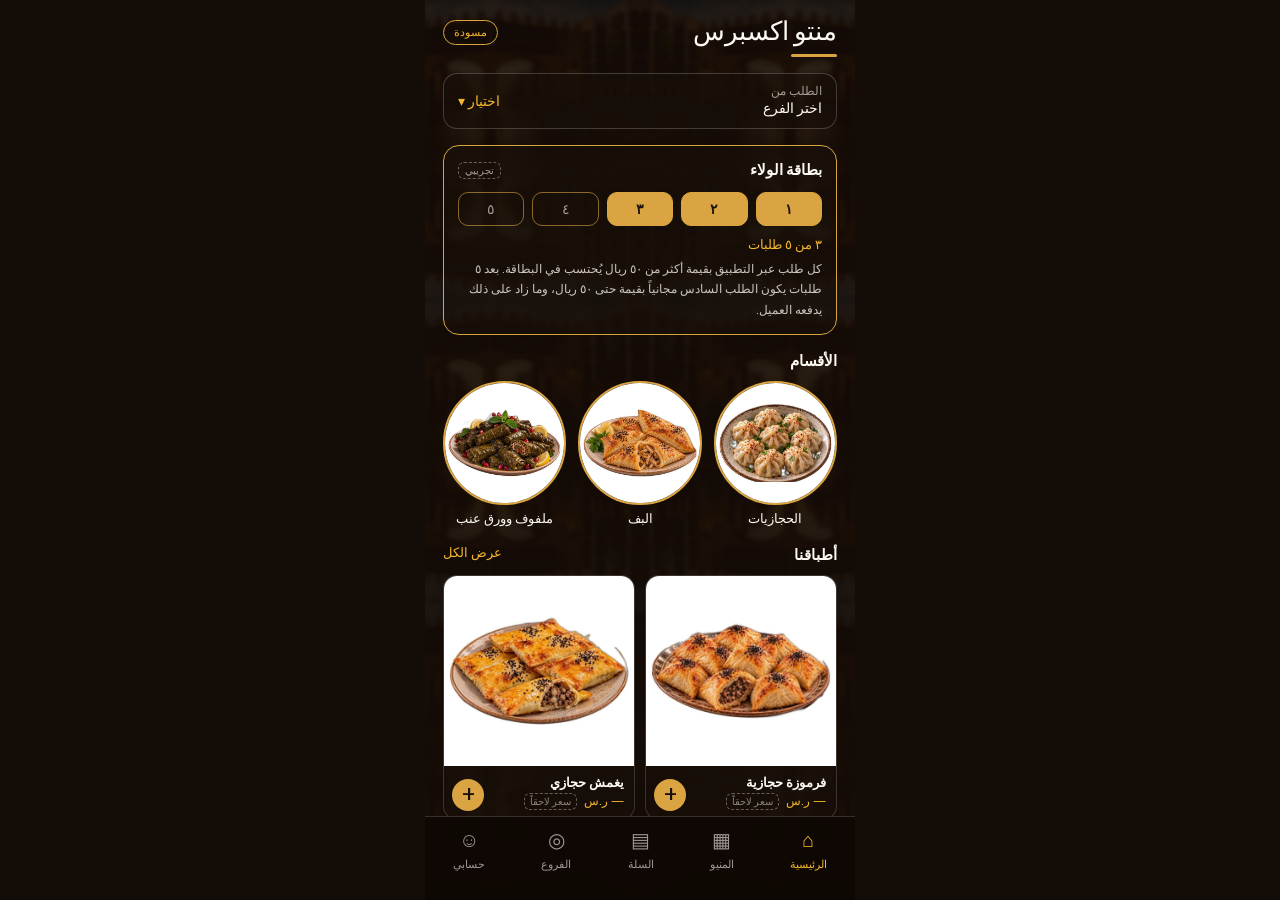
==== app/index.html @ cd9de567 "Add files via upload" ====
<!doctype html>
<html lang="ar" dir="rtl">
<head>
<meta charset="utf-8">
<meta name="viewport" content="width=device-width,initial-scale=1,viewport-fit=cover">
<meta name="robots" content="noindex,nofollow">
<title>منتو اكسبرس</title>
<meta name="theme-color" content="#140c07">
<meta name="apple-mobile-web-app-capable" content="yes">
<meta name="mobile-web-app-capable" content="yes">
<meta name="apple-mobile-web-app-title" content="منتو اكسبرس">
<meta name="apple-mobile-web-app-status-bar-style" content="black-translucent">
<link rel="apple-touch-icon" href="/app/icon-180.png">
<link rel="icon" href="/app/icon-180.png">
<link rel="manifest" href="/app/manifest.webmanifest">
<style>
@font-face{font-family:Aime;src:url(/RK4X2PXO.woff2)}
@font-face{font-family:KMR;src:url(/EDUFJISK.woff2)}
*{box-sizing:border-box;margin:0;-webkit-tap-highlight-color:transparent}
html,body{height:100%;background:#140c07}
body{font-family:KMR,"Noto Sans Arabic","Geeza Pro",sans-serif;color:#fdf9f4;display:flex;justify-content:center}
#app{position:relative;width:100%;max-width:430px;height:100dvh;overflow:hidden;background:linear-gradient(rgba(20,12,7,.86),rgba(20,12,7,.93)),url(/G4MONFL2.jpg) center/300px}
#view{position:absolute;inset:0;overflow-y:auto;padding:calc(env(safe-area-inset-top) + 16px) 18px calc(110px + env(safe-area-inset-bottom));-webkit-overflow-scrolling:touch}
.top{display:flex;justify-content:space-between;align-items:center}
.title{font-family:Aime,"Noto Sans Arabic";font-size:26px}
.badge{font-size:11px;border:1px solid #d9a441;color:#f5b72e;border-radius:99px;padding:4px 10px}
.uline{width:46px;height:3px;background:#d9a441;border-radius:2px;margin:6px 0 16px}
.gold{color:#f5b72e}
.sel{background:rgba(24,15,9,.6);border:1px solid rgba(253,249,244,.2);border-radius:14px;padding:10px 14px;display:flex;justify-content:space-between;align-items:center;font-size:14px;margin-bottom:16px;cursor:pointer}
.sel small{display:block;color:rgba(253,249,244,.6);font-size:11.5px}
.sec{display:flex;justify-content:space-between;font-size:15px;margin:4px 0 10px}
.cats{display:flex;gap:12px;margin:6px 0 18px}
.cat{flex:1;text-align:center;font-size:12.5px;cursor:pointer}
.cat img{width:100%;aspect-ratio:1;object-fit:cover;border-radius:50%;border:2px solid #d9a441;display:block;margin-bottom:6px}
.grid{display:grid;grid-template-columns:1fr 1fr;gap:10px}
.dish{position:relative;border-radius:14px;overflow:hidden;border:1px solid rgba(253,249,244,.16);background:rgba(24,15,9,.6);cursor:pointer}
.dish img{display:block;width:100%;aspect-ratio:1;object-fit:cover}
.dish b{display:block;padding:8px 10px 2px;font-size:13px;font-weight:600}
.pr{display:block;padding:0 10px 10px;font-size:12px;color:#f5b72e}
.pr em{font-style:normal;font-size:10px;color:rgba(253,249,244,.5);border:1px dashed rgba(253,249,244,.35);border-radius:6px;padding:1px 5px;margin-inline-start:4px}
.add{position:absolute;left:8px;bottom:8px;width:32px;height:32px;border:0;border-radius:50%;background:#d9a441;color:#1a100a;font-size:22px;line-height:1;font-family:inherit}
.chips{display:flex;gap:8px;margin-bottom:14px;font-size:12.5px;overflow-x:auto;scrollbar-width:none}
.chip{flex:none;padding:8px 14px;border-radius:99px;border:1px solid rgba(253,249,244,.28);background:rgba(253,249,244,.08);cursor:pointer}
.chip.a{background:#d9a441;color:#1a100a;border-color:#d9a441}
.row{position:relative;display:flex;gap:12px;align-items:center;background:rgba(24,15,9,.6);border:1px solid rgba(253,249,244,.16);border-radius:14px;padding:8px;margin-bottom:10px;cursor:pointer}
.row img{width:78px;height:78px;border-radius:10px;object-fit:cover}
.rt b{display:block;font-size:14px;font-weight:600;margin-bottom:6px}.rt .pr{padding:0}
.row .add{bottom:auto;top:50%;margin-top:-16px}
.back{position:fixed;top:calc(env(safe-area-inset-top) + 12px);right:calc(50% - min(50vw,215px) + 14px);width:38px;height:38px;border-radius:50%;border:0;background:rgba(14,8,4,.7);color:#fdf9f4;font-size:20px;z-index:5}
.hero{display:block;width:calc(100% + 36px);margin:calc(-16px - env(safe-area-inset-top)) -18px 0;height:300px;object-fit:cover}
.sheet{margin:-26px -18px 0;position:relative;background:#1a100a;border-radius:24px 24px 0 0;padding:20px 20px 10px;border-top:1px solid rgba(253,249,244,.2);min-height:60vh}
.dt{font-family:Aime,"Noto Sans Arabic";font-size:24px;margin-bottom:6px}
.sheet .pr{padding:0}
.in{background:rgba(253,249,244,.08);border:1px dashed rgba(253,249,244,.3);border-radius:12px;padding:12px;font-size:13px;color:rgba(253,249,244,.55);margin-top:14px}
.qty{display:flex;align-items:center;gap:16px;margin:18px 0;font-size:20px}
.qty button,.q button{width:36px;height:36px;border-radius:50%;border:1px solid #d9a441;background:none;color:#f5b72e;font-size:20px;font-family:inherit}
.cta{position:fixed;bottom:calc(92px + env(safe-area-inset-bottom));width:calc(min(100vw,430px) - 36px);height:52px;border-radius:14px;border:0;background:#d9a441;color:#1a100a;font-weight:700;font-size:15px;font-family:inherit;display:flex;justify-content:space-between;align-items:center;padding:0 18px;z-index:4}
.cta.wa{background:#25a244;color:#fff}
.card{background:rgba(24,15,9,.6);border:1px solid rgba(253,249,244,.2);border-radius:16px;padding:4px 14px}
.ci{display:flex;gap:10px;align-items:center;padding:10px 0;border-bottom:1px solid rgba(253,249,244,.14)}
.ci:last-child{border:0}.ci img{width:54px;height:54px;border-radius:10px;object-fit:cover}.ci div.n{flex:1;font-size:13.5px}.ci .pr{padding:0}
.q{display:flex;align-items:center;gap:10px}.q button{width:30px;height:30px;font-size:17px}
.tot{display:flex;justify-content:space-between;padding:10px 0;font-size:14px}.tot.b{font-size:16px;font-weight:700;color:#f5b72e}
.note2{font-size:11.5px;color:rgba(253,249,244,.6);margin:12px 0;text-align:center}
.br{background:rgba(24,15,9,.6);border:1.5px solid rgba(253,249,244,.2);border-radius:16px;padding:16px;margin-bottom:12px;cursor:pointer}
.br.on{border-color:#d9a441}
.br h4{font-size:16px;margin-bottom:6px;display:flex;justify-content:space-between}.br p{font-size:13px;color:rgba(253,249,244,.75);margin:3px 0}
.radio{width:20px;height:20px;border-radius:50%;border:2px solid #d9a441;display:inline-block}
.br.on .radio{background:radial-gradient(#d9a441 45%,transparent 50%)}
.empty{text-align:center;color:rgba(253,249,244,.6);padding:50px 0;font-size:14px}
.tabs{position:absolute;bottom:0;left:0;right:0;height:calc(84px + env(safe-area-inset-bottom));padding-bottom:env(safe-area-inset-bottom);background:rgba(14,8,4,.97);border-top:1px solid rgba(253,249,244,.16);display:flex;justify-content:space-around;padding-top:10px;font-size:11px;color:rgba(253,249,244,.6);z-index:6}
.tabs div{text-align:center;cursor:pointer;position:relative}.tabs u{display:block;text-decoration:none;font-size:20px;margin-bottom:3px}
.tabs .a{color:#f5b72e}
.cnt{position:absolute;top:-4px;right:-8px;min-width:18px;height:18px;border-radius:9px;background:#d9a441;color:#1a100a;font-size:11px;line-height:18px;font-weight:700}
.loy{background:rgba(24,15,9,.6);border:1px solid #d9a441;border-radius:16px;padding:14px;margin-bottom:16px}
.loy .lh{display:flex;justify-content:space-between;align-items:center;font-size:15px;font-weight:700;margin-bottom:12px}
.loy .lh em{font-style:normal;font-weight:400;font-size:10px;color:rgba(253,249,244,.6);border:1px dashed rgba(253,249,244,.35);border-radius:6px;padding:1px 6px}
.steps{display:flex;gap:8px;margin-bottom:10px}
.steps i{flex:1;height:34px;border-radius:10px;border:1.5px solid rgba(217,164,65,.6);display:flex;align-items:center;justify-content:center;font-style:normal;font-size:14px;color:rgba(253,249,244,.6)}
.steps i.f{background:#d9a441;color:#1a100a;font-weight:700;border-color:#d9a441}
.loy .lc{font-size:13px;color:#f5b72e;margin-bottom:6px}
.loy .lr{font-size:12px;line-height:1.7;color:rgba(253,249,244,.78)}
.freen{background:rgba(217,164,65,.14);border:1px solid #d9a441;border-radius:14px;padding:12px 14px;margin-bottom:12px;font-size:13px;line-height:1.7}
.freen b{color:#f5b72e}
.fld{display:block;margin-bottom:14px;font-size:12.5px;color:rgba(253,249,244,.7)}
.fld input{display:block;width:100%;margin-top:6px;height:48px;border-radius:12px;border:1px solid rgba(253,249,244,.28);background:rgba(253,249,244,.08);color:#fdf9f4;font-size:16px;font-family:inherit;padding:0 12px;direction:rtl}
.mockn{font-size:11.5px;line-height:1.7;color:rgba(253,249,244,.65);border:1px dashed rgba(253,249,244,.3);border-radius:12px;padding:10px 12px;margin:14px 0}
.btn{display:block;width:100%;height:50px;border-radius:14px;border:0;background:#d9a441;color:#1a100a;font-weight:700;font-size:15px;font-family:inherit;margin-top:6px}
.btn.o{background:none;border:1px solid #d9a441;color:#f5b72e}
.err{color:#ff8a7a;font-size:12px;min-height:18px;margin-bottom:6px}
.prow{display:flex;justify-content:space-between;align-items:center;padding:14px 0;border-bottom:1px solid rgba(253,249,244,.14);font-size:14px}
.prow:last-child{border:0}.prow span:first-child{color:rgba(253,249,244,.6)}
.prow.lk{cursor:pointer;color:#f5b72e}
.tg{width:46px;height:26px;border-radius:13px;background:rgba(253,249,244,.25);position:relative;flex:none;cursor:pointer}
.tg:after{content:"";position:absolute;top:3px;right:3px;width:20px;height:20px;border-radius:50%;background:#fdf9f4;transition:.2s}
.tg.on{background:#d9a441}.tg.on:after{right:23px;background:#1a100a}
.bk{color:#f5b72e;font-size:13px;margin-bottom:12px;cursor:pointer}
.ord{border-top:1px dashed rgba(253,249,244,.3);padding:12px 0;font-size:13.5px;line-height:1.9}
.ord em{font-style:normal;font-size:10px;color:rgba(253,249,244,.6);border:1px dashed rgba(253,249,244,.35);border-radius:6px;padding:1px 6px;margin-inline-start:6px}
.cl{display:flex;gap:8px;margin-top:6px}.cl a{flex:1;text-align:center;text-decoration:none;border:1px solid #d9a441;color:#f5b72e;border-radius:10px;padding:9px 0;font-size:13px}
</style>
</head>
<body>
<div id="app"><div id="view"></div><div class="tabs" id="tabs"></div></div>
<script>
var DISHES=[
{id:1,n:"صحن منتو حجازي باللحم",c:"h",i:"app/AP01.jpg"},
{id:2,n:"فرموزة حجازية",c:"h",i:"app/AP02.jpg"},
{id:3,n:"يغمش حجازي",c:"h",i:"app/AP03.jpg"},
{id:4,n:"طبق حجازي مشكل",c:"h",i:"app/AP04.jpg"},
{id:5,n:"بف باللحم",c:"b",i:"app/AP05.jpg"},
{id:6,n:"بف بالجبن السائل",c:"b",i:"app/AP06.jpg"},
{id:7,n:"بف بجبنة الشيدر",c:"b",i:"app/AP07.jpg"},
{id:8,n:"بف بالدجاج",c:"b",i:"app/AP08.jpg"},
{id:9,n:"بف بالخضار",c:"b",i:"app/AP09.jpg"},
{id:10,n:"ملفوف حجازي",c:"m",i:"app/AP10.jpg"},
{id:11,n:"ورق عنب حجازي",c:"m",i:"app/AP11.jpg"}];
var CATS=[{k:"h",t:"الحجازيات",d:1},{k:"b",t:"البف",d:8},{k:"m",t:"ملفوف وورق عنب",d:11}];
var BR={y:{n:"فرع حي اليرموك",a:"الرياض، حي اليرموك، شارع النجاح",p:"0551296445",w:"966551296445"},
a:{n:"فرع حي العقيق",a:"الرياض، حي العقيق، شارع السليمانية",p:"0509404366",w:"966509404366"}};
var HOURS="يومياً من ١ ظهراً حتى ١ صباحاً";
var S=JSON.parse(localStorage.getItem("mentu_app")||'{"cart":{},"br":null,"u":null}');
function save(){localStorage.setItem("mentu_app",JSON.stringify(S))}
var D=function(id){return DISHES.filter(function(x){return x.id==id})[0]};
var PR='<span class="pr">— ر.س <em>سعر لاحقاً</em></span>';
var AR=function(n){return String(n).replace(/\d/g,function(d){return "٠١٢٣٤٥٦٧٨٩"[d]})};
function count(){var t=0;for(var k in S.cart)t+=S.cart[k];return t}
function addCart(id,q){S.cart[id]=(S.cart[id]||0)+(q||1);save();render()}
function route(){return (location.hash||"#home").slice(1).split("/")}
function go(h){location.hash=h}
function tabs(a){var t=[["home","⌂","الرئيسية"],["menu/b","▦","المنيو"],["cart","▤","السلة"],["branch","◎","الفروع"],["account","☺","حسابي"]];
return t.map(function(x){var on=a==x[0].split("/")[0];return '<div class="'+(on?"a":"")+'" onclick="go(\''+x[0]+'\')"><u>'+x[1]+'</u>'+x[2]+(x[0]=="cart"&&count()?'<span class="cnt">'+AR(count())+'</span>':'')+'</div>'}).join("")}
function hd(t){return '<div class="top"><div class="title">'+t+'</div><div class="badge">مسودة</div></div><div class="uline"></div>'}
function sel(){var b=S.br?BR[S.br].n:"اختر الفرع";return '<div class="sel" onclick="go(\'branch\')"><div><small>الطلب من</small>'+b+'</div><span class="gold">'+(S.br?"تغيير":"اختيار")+' ▾</span></div>'}
function card(d){return '<div class="dish" onclick="go(\'dish/'+d.id+'\')"><img src="/'+d.i+'"><b>'+d.n+'</b>'+PR+'<button class="add" onclick="event.stopPropagation();addCart('+d.id+')">+</button></div>'}
function rowh(d){return '<div class="row" onclick="go(\'dish/'+d.id+'\')"><img src="/'+d.i+'"><div class="rt"><b>'+d.n+'</b>'+PR+'</div><button class="add" onclick="event.stopPropagation();addCart('+d.id+')">+</button></div>'}
var dq=1;
var LOY=(location.search.match(/loy=(\d)/)||[0,3])[1]*1;
function loyCard(){var st="";for(var i=1;i<=5;i++)st+='<i class="'+(i<=LOY?"f":"")+'">'+AR(i)+'</i>';
return '<div class="loy"><div class="lh"><span>بطاقة الولاء</span><em>تجريبي</em></div><div class="steps">'+st+'</div><div class="lc">'+(LOY>=5?'طلبك القادم مجاني':AR(LOY)+' من ٥ طلبات')+'</div><div class="lr">كل طلب عبر التطبيق بقيمة أكثر من ٥٠ ريال يُحتسب في البطاقة. بعد ٥ طلبات يكون الطلب السادس مجانياً بقيمة حتى ٥٠ ريال، وما زاد على ذلك يدفعه العميل.</div></div>'}
function freeNote(){return LOY>=5?'<div class="freen"><b>هذا الطلب هو الطلب المجاني</b><br>القيمة المجانية حتى ٥٠ ريال، وما زاد على ذلك يدفعه العميل.</div>':''}
function doSignIn(){var n=document.getElementById("un").value.trim(),p=document.getElementById("up").value.replace(/\s/g,"");var e=document.getElementById("ue");
if(!n){e.textContent="الرجاء إدخال الاسم";return}
if(!/^05\d{8}$/.test(p)){e.textContent="الرجاء إدخال رقم جوال صحيح من ١٠ أرقام يبدأ بـ 05";return}
S.u={n:n,p:p};save();render()}
function tgl(){S.nt=!S.nt;save();render()}
function signOut(){S.u=null;save();render()}
function render(){var r=route(),v=document.getElementById("view"),h="",a=r[0];
if(a=="home"||a==""){
h=hd("منتو اكسبرس")+sel()+loyCard()+'<div class="sec"><b>الأقسام</b></div><div class="cats">'+CATS.map(function(c){return '<div class="cat" onclick="go(\'menu/'+c.k+'\')"><img src="/'+D(c.d).i+'">'+c.t+'</div>'}).join("")+'</div><div class="sec"><b>أطباقنا</b><span class="gold" style="font-size:12.5px" onclick="go(\'menu/h\')">عرض الكل</span></div><div class="grid">'+[2,3].map(function(i){return card(D(i))}).join("")+'</div>';a="home"}
else if(a=="menu"){var k=r[1]||"h",ct=CATS.filter(function(c){return c.k==k})[0];
h=hd(ct.t)+'<div class="chips">'+CATS.map(function(c){return '<div class="chip '+(c.k==k?"a":"")+'" onclick="go(\'menu/'+c.k+'\')">'+c.t+'</div>'}).join("")+'</div>'+DISHES.filter(function(d){return d.c==k}).map(rowh).join("");a="menu"}
else if(a=="dish"){var d=D(r[1]);if(!window.__dq||window.__dqid!=d.id){dq=1;window.__dq=1;window.__dqid=d.id}
h='<button class="back" onclick="history.back()">›</button><img class="hero" src="/'+d.i+'"><div class="sheet"><div class="dt">'+d.n+'</div>'+PR+'<div class="in">وصف الطبق: يضاف لاحقاً</div><div class="qty"><button onclick="qd(-1)">−</button><b id="qn">'+AR(dq)+'</b><button onclick="qd(1)">+</button></div></div><button class="cta" onclick="addCart('+d.id+',dq);dq=1;go(\'cart\')"><span>أضف إلى السلة</span><span>— ر.س</span></button>';a="menu"}
else if(a=="cart"){var ids=Object.keys(S.cart).filter(function(k){return S.cart[k]>0});
if(!ids.length){h=hd("السلة")+'<div class="empty">السلة فارغة<br><br><span class="gold" onclick="go(\'menu/h\')">تصفح المنيو</span></div>'}
else{h=hd("السلة")+sel()+'<div class="card">'+ids.map(function(k){var d=D(k);return '<div class="ci"><img src="/'+d.i+'"><div class="n">'+d.n+'<br>'+PR+'</div><div class="q"><button onclick="cq('+k+',1)">+</button><b>'+AR(S.cart[k])+'</b><button onclick="cq('+k+',-1)">−</button></div></div>'}).join("")+'</div><div class="card" style="margin-top:12px"><div class="tot"><span>المجموع</span><span>— ر.س</span></div><div class="tot b"><span>الإجمالي</span><span>— ر.س</span></div></div>'+freeNote()+'<div class="note2">الأسعار تضاف لاحقاً · الطلب يصل إلى واتساب الفرع</div><button class="cta wa" onclick="send()"><span>إرسال الطلب عبر واتساب</span><span>✆</span></button>'}
a="cart"}
else if(a=="account"){
if(!S.u){h=hd("تسجيل الدخول")+'<label class="fld">الاسم<input id="un" type="text" autocomplete="off"></label><label class="fld">رقم الجوال<input id="up" type="tel" inputmode="numeric" placeholder="05XXXXXXXX" autocomplete="off"></label><div class="err" id="ue"></div><button class="btn" onclick="doSignIn()">تسجيل الدخول</button><div class="mockn">نموذج تجريبي: لا يوجد حساب حقيقي ولا رمز تحقق. الاسم والرقم يُحفظان على هذا الجهاز فقط.</div>'}
else{h=hd("حسابي")+'<div class="card"><div class="prow"><span>الاسم</span><span>'+S.u.n.replace(/</g,"&lt;")+'</span></div><div class="prow"><span>رقم الجوال</span><span dir="ltr">'+S.u.p+'</span></div></div><div class="card" style="margin-top:12px"><div class="prow lk" onclick="go(\'orders\')"><span class="gold">طلباتي</span><span>‹</span></div><div class="prow lk" onclick="go(\'home\')"><span class="gold">بطاقة الولاء</span><span>‹</span></div><div class="prow"><span class="gold" style="color:#fdf9f4">الإشعارات</span><span class="tg '+(S.nt?"on":"")+'" onclick="tgl()"></span></div><div class="prow"><span style="color:#fdf9f4">اللغة</span><span>العربية</span></div><div class="prow lk" onclick="go(\'privacy\')"><span class="gold">سياسة الخصوصية</span><span>‹</span></div><div class="prow lk" onclick="go(\'contact\')"><span class="gold">تواصل معنا</span><span>‹</span></div><div class="prow lk" onclick="go(\'about\')"><span class="gold">عن التطبيق</span><span>‹</span></div></div><div class="mockn">نموذج تجريبي: كل هذه الشاشات للعرض فقط، والبيانات محفوظة على هذا الجهاز فقط ولا تُرسل لأي جهة.</div><button class="btn o" onclick="signOut()">تسجيل الخروج</button>'}
a="account"}
else if(a=="orders"||a=="privacy"||a=="contact"||a=="about"){var B='<div class="bk" onclick="go(\'account\')">› رجوع</div>';
if(a=="orders")h=hd("طلباتي")+B+'<div class="card" style="padding:14px"><div class="empty" style="padding:20px 0">لا توجد طلبات سابقة</div><div class="ord"><b>طلب رقم ٠٠٠١</b><em>مثال توضيحي</em><br>'+D(2).n+' × ١<br>'+D(7).n+' × ٢<br>'+BR.y.n+' · — ر.س</div></div><div class="mockn">نموذج تجريبي: الطلب أعلاه مثال للعرض فقط وليس طلباً حقيقياً. لا يوجد حفظ فعلي للطلبات حالياً.</div>';
else if(a=="privacy")h=hd("سياسة الخصوصية")+B+'<div class="card" style="padding:14px;font-size:13.5px;line-height:1.9">نص سياسة الخصوصية يُضاف لاحقاً بعد اعتماده من المطعم.</div><div class="mockn">نموذج تجريبي: هذا مكان مخصص للنص الرسمي ولا يحتوي على أي سياسة فعلية.</div>';
else if(a=="contact")h=hd("تواصل معنا")+B+Object.keys(BR).map(function(k){var b=BR[k];return '<div class="br" style="cursor:default"><h4>'+b.n+'</h4><p>'+b.a+'</p><p dir="ltr" style="text-align:right">'+b.p+'</p><div class="cl"><a href="tel:'+b.p+'">اتصال</a><a href="https://wa.me/'+b.w+'">واتساب</a></div></div>'}).join("")+'<div class="gold" style="font-size:12.5px;text-align:center">'+HOURS+'</div>';
else h=hd("عن التطبيق")+B+'<div class="card" style="padding:14px;font-size:13.5px;line-height:1.9">تطبيق منتو اكسبرس، الرياض.<br>'+HOURS+'</div><div class="mockn">نموذج تجريبي (مسودة) لعرض الفكرة فقط وليس النسخة النهائية.</div>';
a="account"}
else if(a=="branch"){h=hd("اختر الفرع")+Object.keys(BR).map(function(k){var b=BR[k];return '<div class="br '+(S.br==k?"on":"")+'" onclick="pick(\''+k+'\')"><h4>'+b.n+' <span class="radio"></span></h4><p>'+b.a+'</p><p>'+b.p+'</p><p class="gold">'+HOURS+'</p></div>'}).join("");a="branch"}
v.innerHTML=h;document.getElementById("tabs").innerHTML=tabs(a);v.scrollTop=0}
function qd(x){dq=Math.max(1,dq+x);document.getElementById("qn").textContent=AR(dq)}
function cq(k,x){S.cart[k]=Math.max(0,(S.cart[k]||0)+x);if(!S.cart[k])delete S.cart[k];save();var y=document.getElementById("view").scrollTop;render();document.getElementById("view").scrollTop=y}
function pick(k){S.br=k;save();go(count()?'cart':'home')}
function send(){if(!S.br){go("branch");return}
var l=["السلام عليكم، أرغب بطلب من "+BR[S.br].n+":",""];
Object.keys(S.cart).forEach(function(k){l.push("- "+D(k).n+" × "+AR(S.cart[k]))});
l.push("","(طلب تجريبي من تطبيق منتو اكسبرس)");
window.location.href="https://wa.me/"+BR[S.br].w+"?text="+encodeURIComponent(l.join("\n"))}
window.addEventListener("hashchange",render);render();
</script>
</body>
</html>
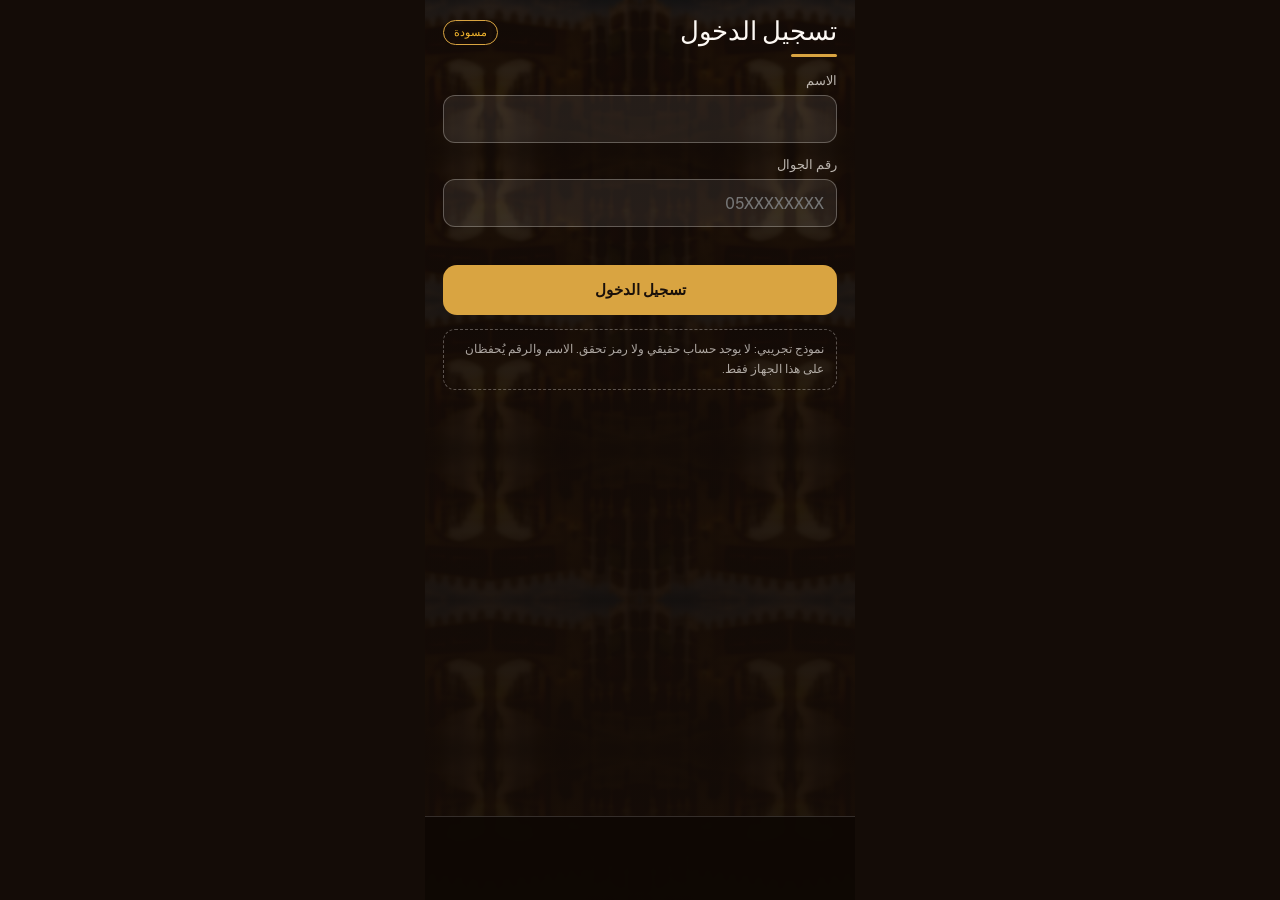
==== commit cc643b97: "Add files via upload" ====
--- a/app/index.html
+++ b/app/index.html
@@ -98,10 +98,15 @@
 .ord{border-top:1px dashed rgba(253,249,244,.3);padding:12px 0;font-size:13.5px;line-height:1.9}
 .ord em{font-style:normal;font-size:10px;color:rgba(253,249,244,.6);border:1px dashed rgba(253,249,244,.35);border-radius:6px;padding:1px 6px;margin-inline-start:6px}
 .cl{display:flex;gap:8px;margin-top:6px}.cl a{flex:1;text-align:center;text-decoration:none;border:1px solid #d9a441;color:#f5b72e;border-radius:10px;padding:9px 0;font-size:13px}
+.fld textarea{display:block;width:100%;margin-top:6px;height:130px;border-radius:12px;border:1px solid rgba(253,249,244,.28);background:rgba(253,249,244,.08);color:#fdf9f4;font-size:15px;font-family:inherit;padding:10px 12px;direction:rtl;resize:none}
 </style>
 </head>
 <body>
 <div id="app"><div id="view"></div><div class="tabs" id="tabs"></div></div>
+<script>
+var BUILD="20261126-1";
+(function(){try{if(sessionStorage.getItem("bchk"))return;sessionStorage.setItem("bchk","1");fetch(location.pathname,{cache:"reload"}).then(function(r){return r.text()}).then(function(t){if(t.indexOf('var BUILD="'+BUILD+'"')<0)location.reload()}).catch(function(){})}catch(e){}})();
+</script>
 <script>
 var DISHES=[
 {id:1,n:"صحن منتو حجازي باللحم",c:"h",i:"app/AP01.jpg"},
@@ -142,11 +147,13 @@
 function doSignIn(){var n=document.getElementById("un").value.trim(),p=document.getElementById("up").value.replace(/\s/g,"");var e=document.getElementById("ue");
 if(!n){e.textContent="الرجاء إدخال الاسم";return}
 if(!/^05\d{8}$/.test(p)){e.textContent="الرجاء إدخال رقم جوال صحيح من ١٠ أرقام يبدأ بـ 05";return}
-S.u={n:n,p:p};save();render()}
+S.u={n:n,p:p};save();var same=location.hash=="#home";go("home");if(same)render()}
+function fsend(){document.getElementById("fm").innerHTML='<div class="mockn" style="font-size:13px;text-align:center">نموذج تجريبي: لم يتم إرسال أي شيء.</div>'}
 function tgl(){S.nt=!S.nt;save();render()}
-function signOut(){S.u=null;save();render()}
+function signOut(){S.u=null;save();go("home");render()}
 function render(){var r=route(),v=document.getElementById("view"),h="",a=r[0];
-if(a=="home"||a==""){
+if(!S.u){h=hd("تسجيل الدخول")+'<label class="fld">الاسم<input id="un" type="text" autocomplete="off"></label><label class="fld">رقم الجوال<input id="up" type="tel" inputmode="numeric" placeholder="05XXXXXXXX" autocomplete="off"></label><div class="err" id="ue"></div><button class="btn" onclick="doSignIn()">تسجيل الدخول</button><div class="mockn">نموذج تجريبي: لا يوجد حساب حقيقي ولا رمز تحقق. الاسم والرقم يُحفظان على هذا الجهاز فقط.</div>';a="gate"}
+else if(a=="home"||a==""){
 h=hd("منتو اكسبرس")+sel()+loyCard()+'<div class="sec"><b>الأقسام</b></div><div class="cats">'+CATS.map(function(c){return '<div class="cat" onclick="go(\'menu/'+c.k+'\')"><img src="/'+D(c.d).i+'">'+c.t+'</div>'}).join("")+'</div><div class="sec"><b>أطباقنا</b><span class="gold" style="font-size:12.5px" onclick="go(\'menu/h\')">عرض الكل</span></div><div class="grid">'+[2,3].map(function(i){return card(D(i))}).join("")+'</div>';a="home"}
 else if(a=="menu"){var k=r[1]||"h",ct=CATS.filter(function(c){return c.k==k})[0];
 h=hd(ct.t)+'<div class="chips">'+CATS.map(function(c){return '<div class="chip '+(c.k==k?"a":"")+'" onclick="go(\'menu/'+c.k+'\')">'+c.t+'</div>'}).join("")+'</div>'+DISHES.filter(function(d){return d.c==k}).map(rowh).join("");a="menu"}
@@ -158,16 +165,18 @@
 a="cart"}
 else if(a=="account"){
 if(!S.u){h=hd("تسجيل الدخول")+'<label class="fld">الاسم<input id="un" type="text" autocomplete="off"></label><label class="fld">رقم الجوال<input id="up" type="tel" inputmode="numeric" placeholder="05XXXXXXXX" autocomplete="off"></label><div class="err" id="ue"></div><button class="btn" onclick="doSignIn()">تسجيل الدخول</button><div class="mockn">نموذج تجريبي: لا يوجد حساب حقيقي ولا رمز تحقق. الاسم والرقم يُحفظان على هذا الجهاز فقط.</div>'}
-else{h=hd("حسابي")+'<div class="card"><div class="prow"><span>الاسم</span><span>'+S.u.n.replace(/</g,"&lt;")+'</span></div><div class="prow"><span>رقم الجوال</span><span dir="ltr">'+S.u.p+'</span></div></div><div class="card" style="margin-top:12px"><div class="prow lk" onclick="go(\'orders\')"><span class="gold">طلباتي</span><span>‹</span></div><div class="prow lk" onclick="go(\'home\')"><span class="gold">بطاقة الولاء</span><span>‹</span></div><div class="prow"><span class="gold" style="color:#fdf9f4">الإشعارات</span><span class="tg '+(S.nt?"on":"")+'" onclick="tgl()"></span></div><div class="prow"><span style="color:#fdf9f4">اللغة</span><span>العربية</span></div><div class="prow lk" onclick="go(\'privacy\')"><span class="gold">سياسة الخصوصية</span><span>‹</span></div><div class="prow lk" onclick="go(\'contact\')"><span class="gold">تواصل معنا</span><span>‹</span></div><div class="prow lk" onclick="go(\'about\')"><span class="gold">عن التطبيق</span><span>‹</span></div></div><div class="mockn">نموذج تجريبي: كل هذه الشاشات للعرض فقط، والبيانات محفوظة على هذا الجهاز فقط ولا تُرسل لأي جهة.</div><button class="btn o" onclick="signOut()">تسجيل الخروج</button>'}
+else{h=hd("حسابي")+'<div class="card"><div class="prow"><span>الاسم</span><span>'+S.u.n.replace(/</g,"&lt;")+'</span></div><div class="prow"><span>رقم الجوال</span><span dir="ltr">'+S.u.p+'</span></div></div><div class="card" style="margin-top:12px"><div class="prow lk" onclick="go(\'orders\')"><span class="gold">طلباتي</span><span>‹</span></div><div class="prow lk" onclick="go(\'home\')"><span class="gold">بطاقة الولاء</span><span>‹</span></div><div class="prow lk" onclick="go(\'settings\')"><span class="gold">الإعدادات</span><span>‹</span></div><div class="prow lk" onclick="go(\'suggest\')"><span class="gold">اقتراحات</span><span>‹</span></div><div class="prow lk" onclick="go(\'complaint\')"><span class="gold">شكاوى</span><span>‹</span></div><div class="prow lk" onclick="go(\'privacy\')"><span class="gold">سياسة الخصوصية</span><span>‹</span></div><div class="prow lk" onclick="go(\'contact\')"><span class="gold">تواصل معنا</span><span>‹</span></div><div class="prow lk" onclick="go(\'about\')"><span class="gold">عن التطبيق</span><span>‹</span></div></div></div><div class="mockn">نموذج تجريبي: كل هذه الشاشات للعرض فقط، والبيانات محفوظة على هذا الجهاز فقط ولا تُرسل لأي جهة.</div><button class="btn o" onclick="signOut()">تسجيل الخروج</button>'}
 a="account"}
-else if(a=="orders"||a=="privacy"||a=="contact"||a=="about"){var B='<div class="bk" onclick="go(\'account\')">› رجوع</div>';
-if(a=="orders")h=hd("طلباتي")+B+'<div class="card" style="padding:14px"><div class="empty" style="padding:20px 0">لا توجد طلبات سابقة</div><div class="ord"><b>طلب رقم ٠٠٠١</b><em>مثال توضيحي</em><br>'+D(2).n+' × ١<br>'+D(7).n+' × ٢<br>'+BR.y.n+' · — ر.س</div></div><div class="mockn">نموذج تجريبي: الطلب أعلاه مثال للعرض فقط وليس طلباً حقيقياً. لا يوجد حفظ فعلي للطلبات حالياً.</div>';
+else if(a=="orders"||a=="privacy"||a=="contact"||a=="about"||a=="settings"||a=="suggest"||a=="complaint"){var B='<div class="bk" onclick="go(\'account\')">› رجوع</div>';
+if(a=="settings")h=hd("الإعدادات")+B+'<div class="card"><div class="prow"><span style="color:#fdf9f4">الإشعارات</span><span class="tg '+(S.nt?"on":"")+'" onclick="tgl()"></span></div><div class="prow"><span style="color:#fdf9f4">اللغة</span><span>العربية</span></div></div><div class="mockn">نموذج تجريبي: لا تصل أي إشعارات فعلية، والاختيار محفوظ على هذا الجهاز فقط.</div>';
+else if(a=="suggest"||a=="complaint"){var sg=a=="suggest";h=hd(sg?"اقتراحات":"شكاوى")+B+'<div id="fm"><label class="fld">'+(sg?"اقتراحك":"نص الشكوى")+'<textarea id="ft"></textarea></label><button class="btn" onclick="fsend()">إرسال</button><div class="mockn">نموذج تجريبي: لن يتم إرسال أي شيء، ولا يُحفظ النص.</div></div>'}
+else if(a=="orders")h=hd("طلباتي")+B+'<div class="card" style="padding:14px"><div class="empty" style="padding:20px 0">لا توجد طلبات سابقة</div><div class="ord"><b>طلب رقم ٠٠٠١</b><em>مثال توضيحي</em><br>'+D(2).n+' × ١<br>'+D(7).n+' × ٢<br>'+BR.y.n+' · — ر.س</div></div><div class="mockn">نموذج تجريبي: الطلب أعلاه مثال للعرض فقط وليس طلباً حقيقياً. لا يوجد حفظ فعلي للطلبات حالياً.</div>';
 else if(a=="privacy")h=hd("سياسة الخصوصية")+B+'<div class="card" style="padding:14px;font-size:13.5px;line-height:1.9">نص سياسة الخصوصية يُضاف لاحقاً بعد اعتماده من المطعم.</div><div class="mockn">نموذج تجريبي: هذا مكان مخصص للنص الرسمي ولا يحتوي على أي سياسة فعلية.</div>';
 else if(a=="contact")h=hd("تواصل معنا")+B+Object.keys(BR).map(function(k){var b=BR[k];return '<div class="br" style="cursor:default"><h4>'+b.n+'</h4><p>'+b.a+'</p><p dir="ltr" style="text-align:right">'+b.p+'</p><div class="cl"><a href="tel:'+b.p+'">اتصال</a><a href="https://wa.me/'+b.w+'">واتساب</a></div></div>'}).join("")+'<div class="gold" style="font-size:12.5px;text-align:center">'+HOURS+'</div>';
 else h=hd("عن التطبيق")+B+'<div class="card" style="padding:14px;font-size:13.5px;line-height:1.9">تطبيق منتو اكسبرس، الرياض.<br>'+HOURS+'</div><div class="mockn">نموذج تجريبي (مسودة) لعرض الفكرة فقط وليس النسخة النهائية.</div>';
 a="account"}
 else if(a=="branch"){h=hd("اختر الفرع")+Object.keys(BR).map(function(k){var b=BR[k];return '<div class="br '+(S.br==k?"on":"")+'" onclick="pick(\''+k+'\')"><h4>'+b.n+' <span class="radio"></span></h4><p>'+b.a+'</p><p>'+b.p+'</p><p class="gold">'+HOURS+'</p></div>'}).join("");a="branch"}
-v.innerHTML=h;document.getElementById("tabs").innerHTML=tabs(a);v.scrollTop=0}
+v.innerHTML=h;document.getElementById("tabs").innerHTML=a=="gate"?"":tabs(a);v.scrollTop=0}
 function qd(x){dq=Math.max(1,dq+x);document.getElementById("qn").textContent=AR(dq)}
 function cq(k,x){S.cart[k]=Math.max(0,(S.cart[k]||0)+x);if(!S.cart[k])delete S.cart[k];save();var y=document.getElementById("view").scrollTop;render();document.getElementById("view").scrollTop=y}
 function pick(k){S.br=k;save();go(count()?'cart':'home')}
